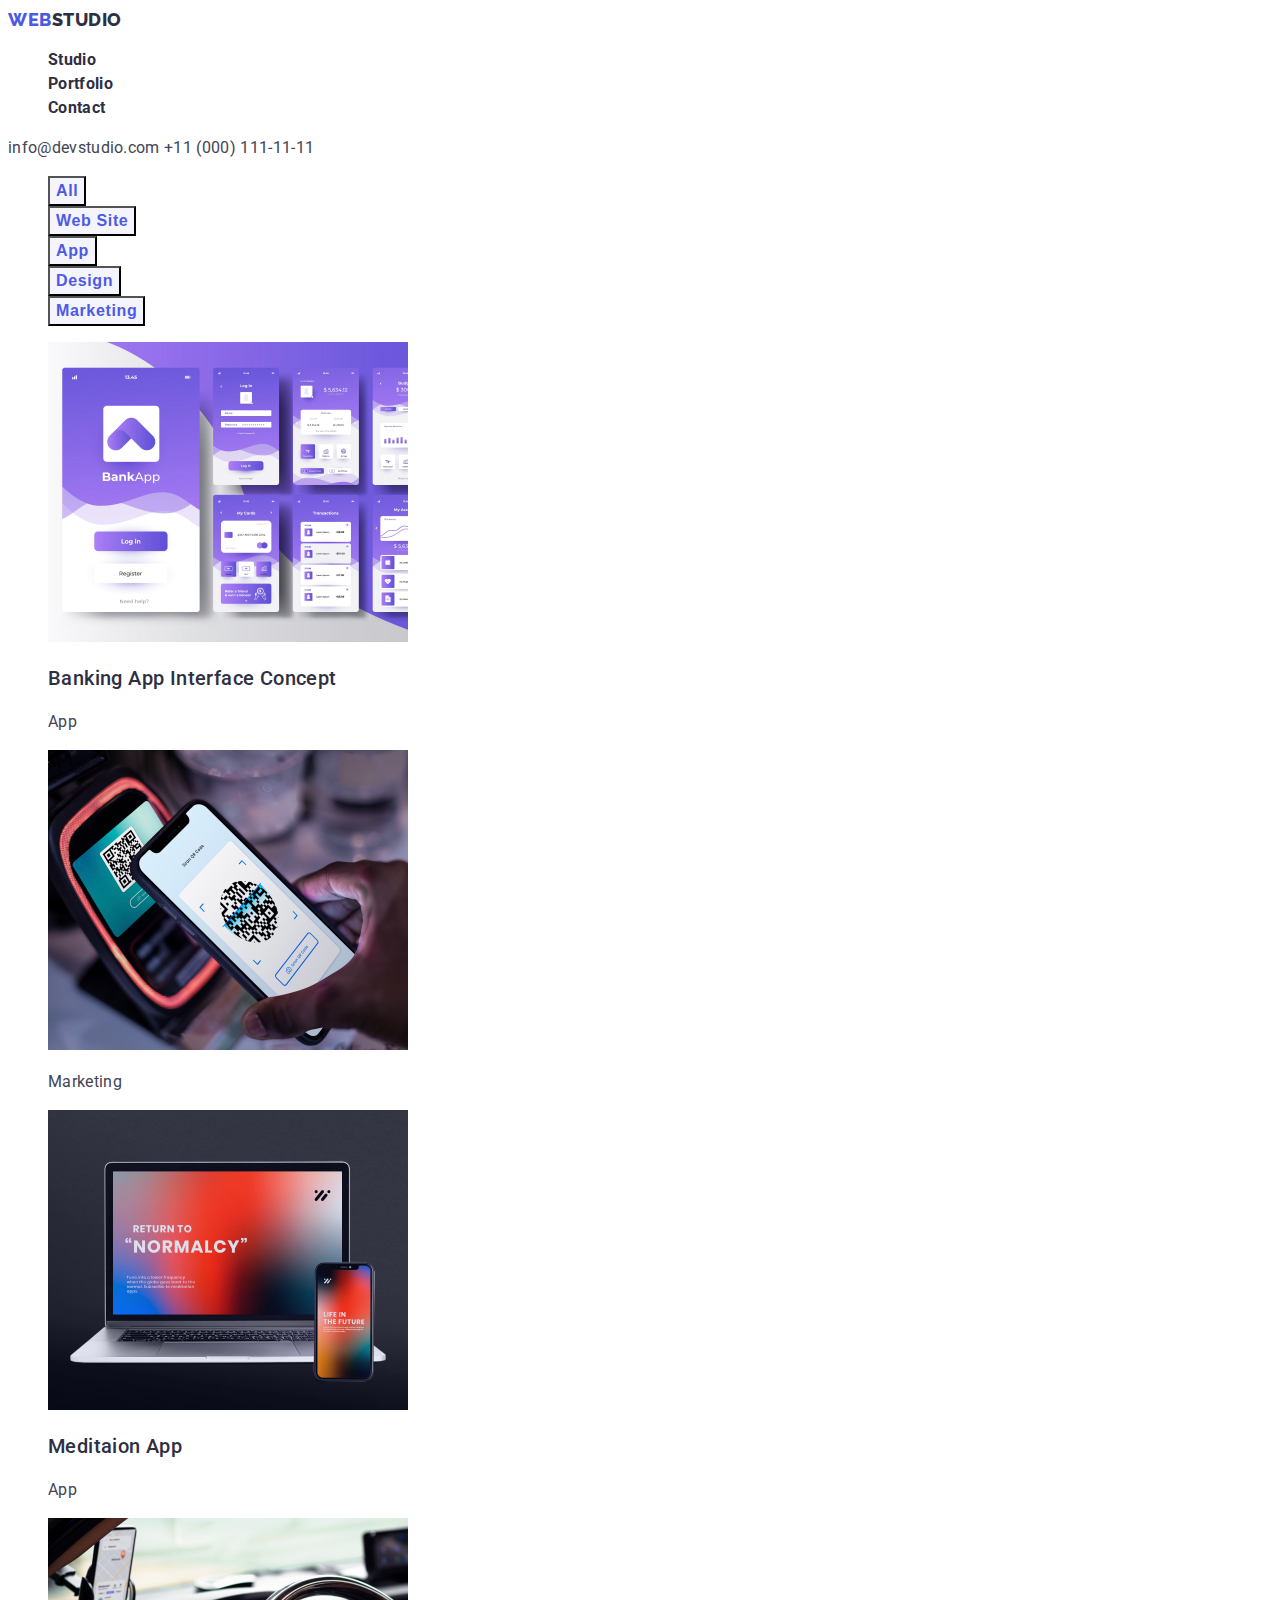
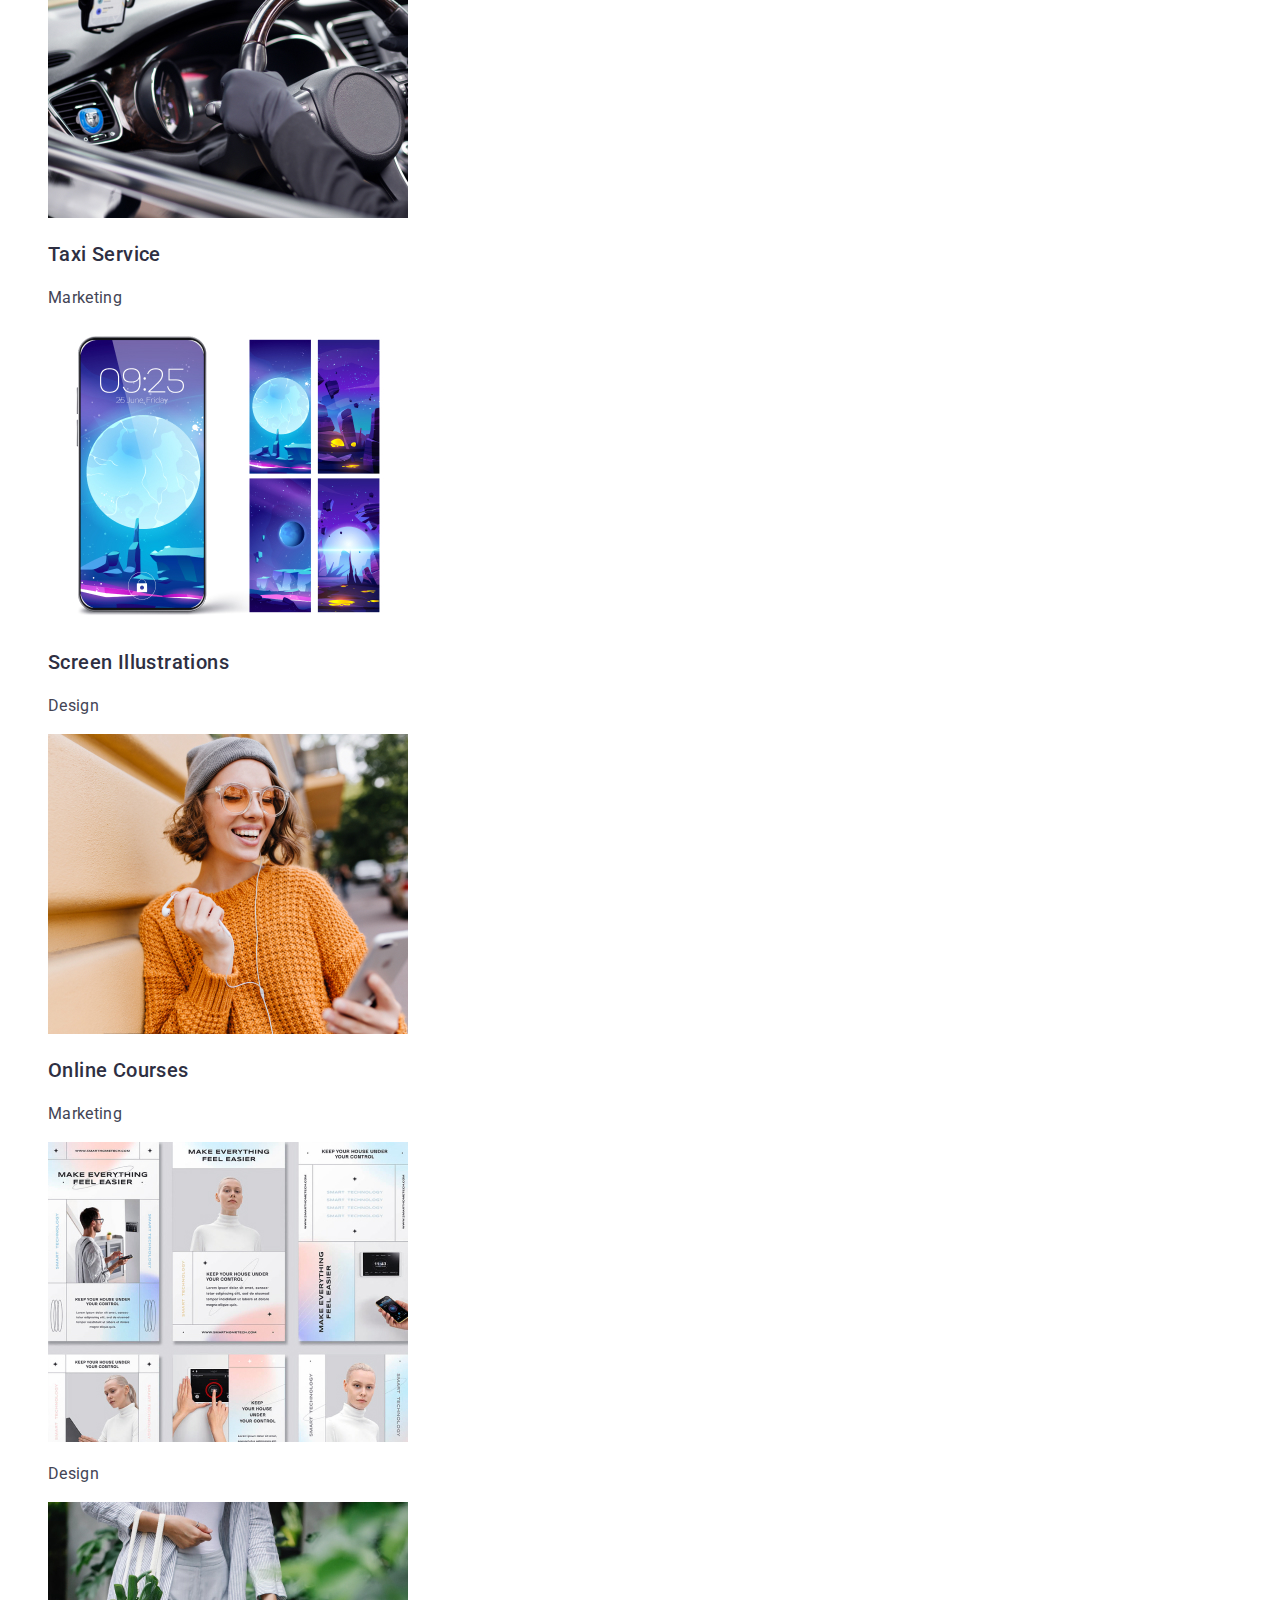
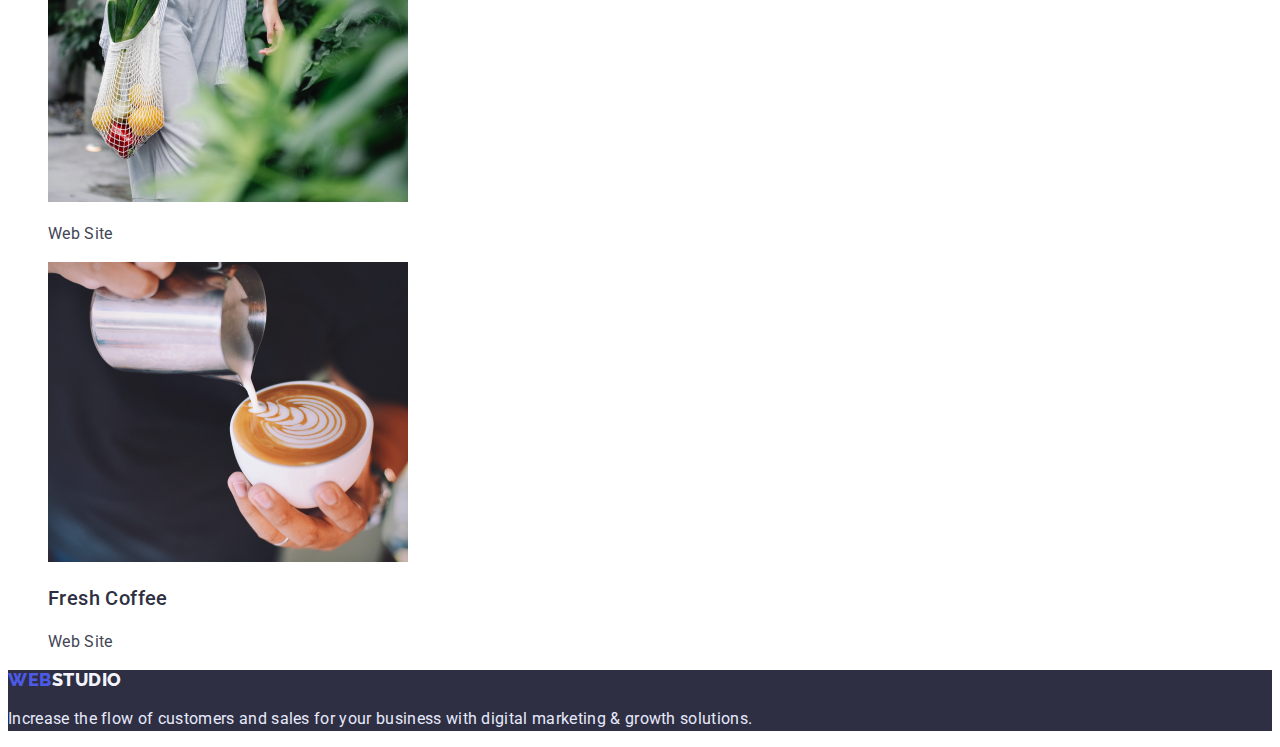
==== portfolio.html @ 723ac025 "Initial commit" ====
<!DOCTYPE html>
<html lang="en">
<head>
    <meta charset="UTF-8">
    <meta http-equiv="X-UA-Compatible" content="IE=edge">
    <meta name="viewport" content="width=device-width, initial-scale=1.0">
    <title>portfolio</title>
    <link rel="preconnect" href="https://fonts.googleapis.com">
    <link rel="preconnect" href="https://fonts.gstatic.com" crossorigin>
    <link href="https://fonts.googleapis.com/css2?family=Raleway:wght@800&family=Roboto:wght@400;500;700&display=swap" rel="stylesheet">
    <link rel="stylesheet" href="./css/styles.css">
</head>
<body>
    <header class="header-site"> 
         <a href="/" class="header-logo link"> <span class="header-logo-item">WEB</span>STUDIO </a> 
        
            <nav class="navigation">
                <ul class="header-list list">
                    <li class="header-item">
                        <a href="./index.html" class="header-link link">Studio</a></li>
                    <li class="header-item">
                        <a href="./portfolio.html" class="header-link link">Portfolio</a></li>
                    <li class="header-item">
                        <a href="/contact" class="header-link link">Contact</a></li>
                </ul>
     </nav>
            <a href="mailto:info@devstudio.com" class="header-mail link">info@devstudio.com </a>   
            <a href="tel:+110001111111" class="header-tel link">+11 (000) 111-11-11</a>    
                
    </header>

    <main> 
        <div class="chose">
            <ul class="chose-list list">
                <li class="chose-item">
                   <button class="chose-btn" type="button">All</button> 
                </li>
                <li class="chose-item">
                    <button class="chose-btn" type="button">Web Site</button>
                </li>
                <li class="chose-item">
                    <button class="chose-btn" type="button">App</button>
                </li>
                <li class="chose-item">
                    <button class="chose-btn" type="button">Design</button>
                </li>
                <li class="chose-item">
                    <button class="chose-btn" type="button">Marketing</button>
                </li>          
            </ul>
        </div>

        <section class="gallery">
            <ul class="gallery-list list">
            <li class="gallery-item">
                <Img src="./img/banking-app.jpg" alt="Banking App Interface Concept" width="360">
                 <h3 class="gallery-item-pretitle">Banking App Interface Concept</h3>   
                 <p class="gallery-item-position">App</p>         
            </li>
            <li class="gallery-item">
                <Img src="./img/cashless-payment.jpg" alt="Cashless Payment" width="360">
                <p class="gallery-item-position">Marketing</p>          
            </li>
            <li class="gallery-item">
                <Img src="./img/meditation-app.jpg" alt="Meditaion App" width="360">
                <h3 class="gallery-item-pretitle">Meditaion App</h3>
                <p class="gallery-item-position">App</p>
            </li>
            <li class="gallery-item">
                <Img src="./img/taxi-service.jpg" alt="Taxi Service" width="360">
                <h3 class="gallery-item-pretitle">Taxi Service</h3>
                <p class="gallery-item-position">Marketing</p>
            </li>
            <li>
                <Img src="./img/screen-illustration.jpg" alt="Screen Illustrations" width="360">
                <h3 class="gallery-item-pretitle">Screen Illustrations</h3>
                <p class="gallery-item-position">Design</p>
            </li>
            <li>
                <Img src="./img/online-courses.jpg" alt="Online Courses" width="360">
                <h3 class="gallery-item-pretitle">Online Courses</h3>
                <p class="gallery-item-position">Marketing</p>
            </li>
            <li>
               <Img src="./img/instagram-stories.jpg" alt="Instagram Stories Concept" width="360">
               <p class="gallery-item-position">Design</p>
            </li>
            <li class="gallery-item">
                <Img src="img/organic-food.jpg" alt="Organic Food" width="360">
               <p class="gallery-item-position">Web Site</p>
            </li>
            <li class="gallery-item">
               <Img src="img/fresh-coffee.jpg" alt="Fresh Coffee" width="360">
               <h3 class="gallery-item-pretitle">Fresh Coffee</h3>
               <p class="gallery-item-position">Web Site</p>
            </li>
        </ul>
        </section>
    </main>
        
    <footer class="footer-site">
            <a href=“/“ class="footer-logo link"> <span class="foter-logo-item">WEB</span>STUDIO </a>                                
                   <p class="footer-text"> Increase the flow of customers and
                  sales for your business with digital
                   marketing & growth solutions.    
                  </p>
    </footer>    
</body>                
</html>
---- css/styles.css ----
:root{
    --first-text-color:#FFFFFF;
    --second-text-color:#2E2F42;
    --third-text-color:#434455;
}
body{
font-family: 'Roboto', sans-serif;
}
.list {
    list-style: none;
}
.link{
    text-decoration: none;
}
/*-----------------HEADER--------------- */
.header-site{
    background-color:var(--first-text-color);
}
.header-logo {
font-family: 'Raleway', sans-serif;
font-weight: 800;
font-size: 18px;
line-height: 1.33;
letter-spacing: 0.03em;
text-transform: uppercase;
color: var(--second-text-color);
}
.header-logo-item {
font-family: 'Raleway', sans-serif;
font-weight: 800;
font-size: 18px;
line-height: 1.33;
letter-spacing: 0.03em;
text-transform: uppercase;
color: #4D5AE5;
}
.header-link {
font-weight: 700;
font-size: 16px;
line-height: 1.5;
letter-spacing: 0.02em;
color: var(--second-text-color);
}
.header-mail {
font-size: 16px;
line-height: 1.5;
letter-spacing: 0.02em;
color:var(--third-text-color);
}
.header-tel {
font-size: 16px;
line-height: 1.5;
letter-spacing: 0.02em;
text-transform: uppercase;
color:var(--third-text-color);
}
/*-----------------MAIN S-1--------------- */
.hero {
    background-color: var(--second-text-color);
}
.hero-title {
font-weight: 700;
font-size: 56px;
line-height: 1.07;
text-align: center;
letter-spacing: 0.02em;
color:var(--first-text-color);
}
.hero-btn {
    font-family: inherit;
    font-weight: 700;
    font-size: 16px;
    line-height: 1.18;
    letter-spacing: 0.04em;
    cursor: pointer;
    color:var(--first-text-color);
    background:#4D5AE5;
}
/*-----------------MAIN S-2--------------- */
.solution {  
    background-color:var(--first-text-color); 
}
.solution-list {
}
.solution-item {
}
.solution-pre-title {
font-weight: 500;
font-size: 20px;
line-height: 1.2;
letter-spacing: 0.02em;
color:#2E2F42;
}
.solution-item-text {
font-size: 16px;
line-height: 1.5;
letter-spacing: 0.02em;
color:var(--third-text-color);
}
/*-----------------MAIN S-3--------------- */
.work {
    background-color:var(--first-text-color);
}
.work-title {
font-weight: 700;
font-size: 36px;
line-height: 1.11;
text-align: center;
letter-spacing: 0.02em;
text-transform: capitalize;
color:var(--second-text-color);
}
.work-list {
}
.work-item {
}
/*-----------------MAIN S-4--------------- */
.team {
    background-color:#F4F4FD;
}
.team-title {
font-weight: 700;
font-size: 36px;
line-height: 1.11;
text-align: center;
letter-spacing: 0.02em;
text-transform: capitalize;
color:var(--second-text-color) ;
}
.team-list {
}
.team-item {
}
.team-item-img {
}
.team-item-name {
font-weight: 500;
font-size: 20px;
line-height: 1.2;
text-align: center;
letter-spacing: 0.02em;
color:var(--second-text-color);
}
.team-item-position {
font-size: 16px;
line-height: 1.5;
text-align: center;
letter-spacing: 0.02em;
color:var(--third-text-color);
}
/*-----------------FOOTER--------------- */
.footer-site{
 background-color: var(--second-text-color);
}
.footer-logo {
font-family: 'Raleway';
font-style: normal;
font-weight: 800;
font-size: 18px;
line-height: 1.16;
display: flex;
align-items: center;
letter-spacing: 0.03em;
text-transform: uppercase;
color:#F4F4FD;
}
.foter-logo-item {
font-family: 'Raleway', sans-serif;
font-weight: 800;
font-size: 18px;
line-height: 1.16;
letter-spacing: 0.03em;
text-transform: uppercase;
color: #4D5AE5;
}
.footer-text {
font-size: 16px;
line-height: 1.5;
letter-spacing: 0.02em;
color: #E7E9FC;
}
/*-----------------PORTFOLIO--------------- */
.chose {
}
.chose-list {
}
.chose-item {
}
.chose-btn {
font-weight: 700;
font-size: 16px;
line-height: 1.5;
display: flex;
align-items: center;
text-align: center;
letter-spacing: 0.04em;
color: #4D5AE5;
background:#F4F4FD;
}
.chose-btn:hover{
color: #FFFFFF;
background:#404BBF;
cursor: pointer;
}
.gallery {
}
.gallery-list {
}
.gallery-item {
}
.gallery-item-pretitle {
font-weight: 500;
font-size: 20px;
line-height: 1.2;
letter-spacing: 0.02em;
color:var(--second-text-color);
}
.gallery-item-position {
font-size: 16px;
line-height: 1.5;
letter-spacing: 0.02em;
color: var(--third-text-color);
}
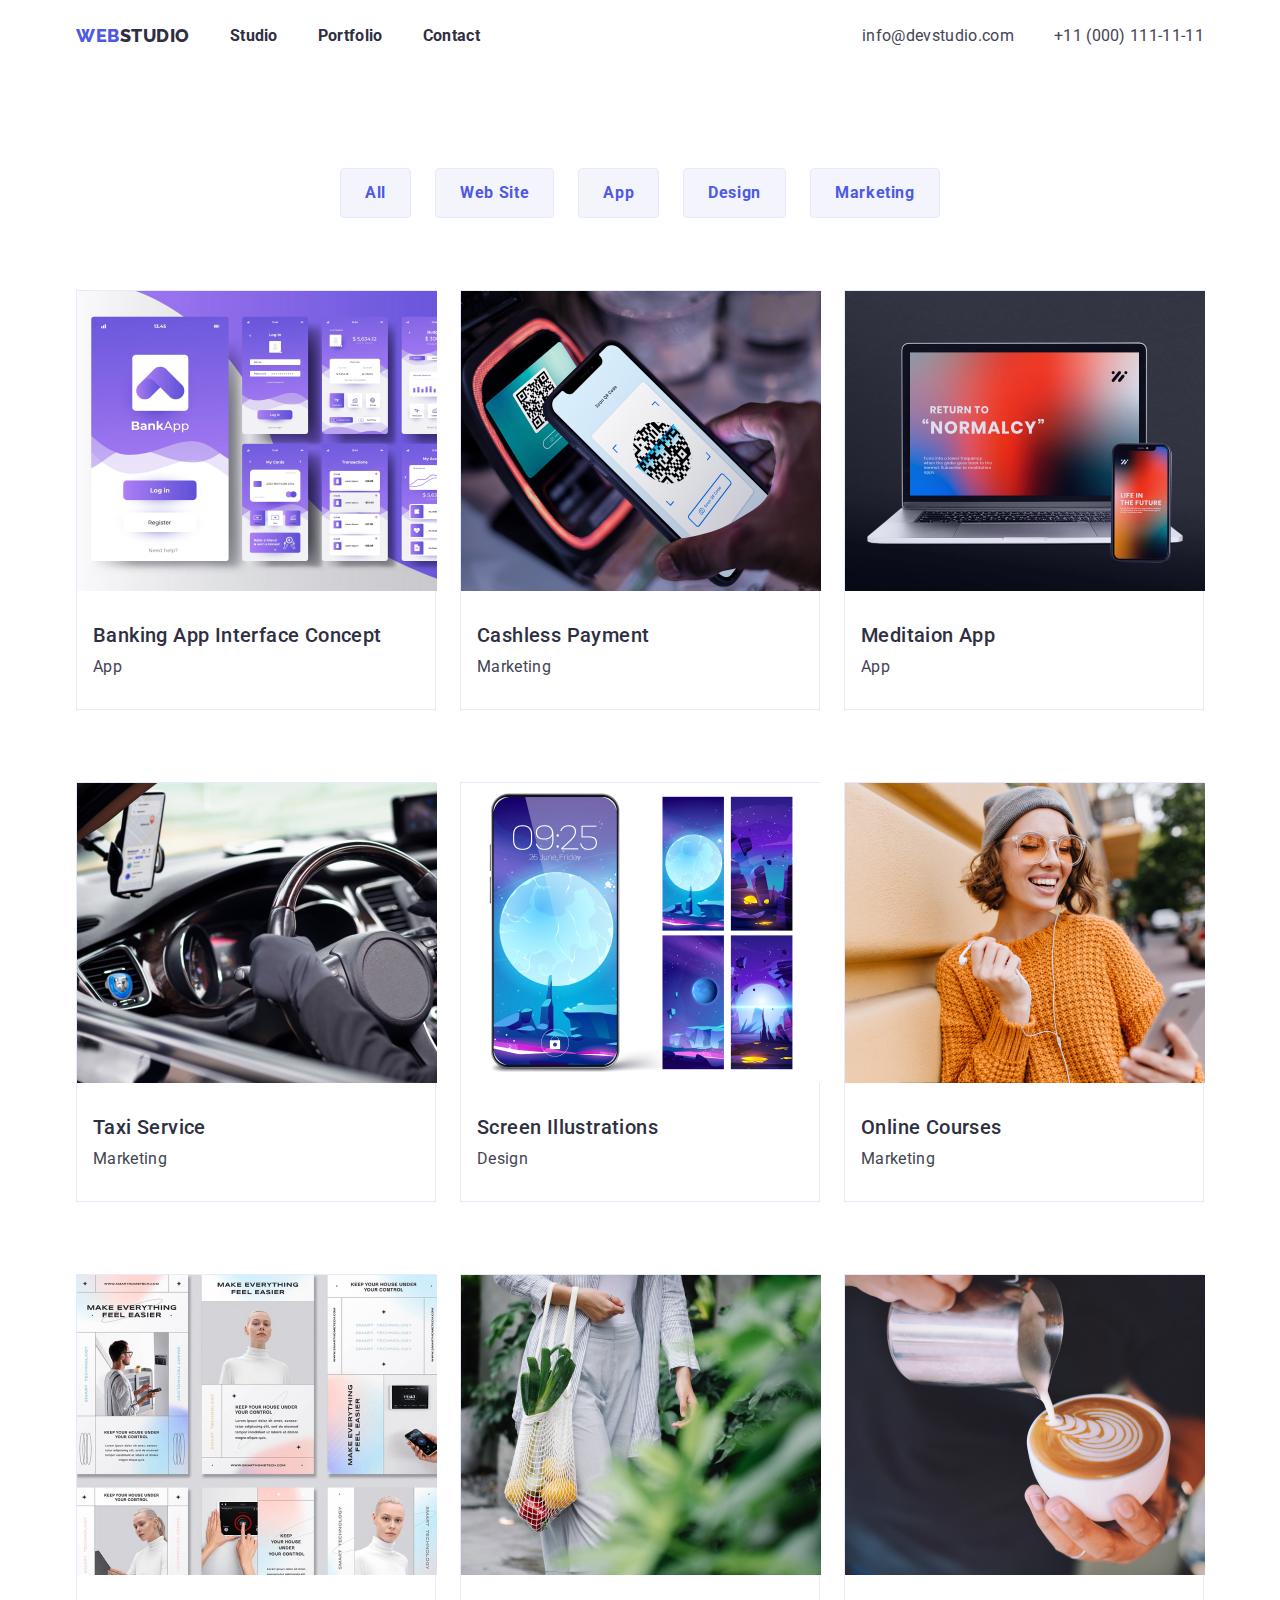
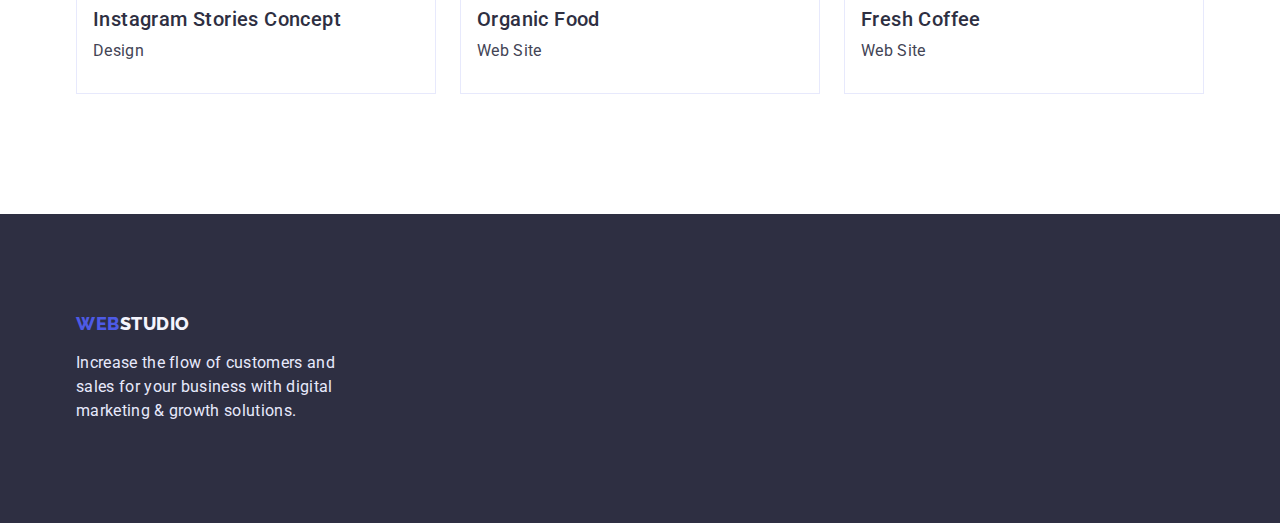
==== commit 01740552: "updated" ====
--- a/portfolio.html
+++ b/portfolio.html
@@ -1,5 +1,6 @@
 <!DOCTYPE html>
 <html lang="en">
+
 <head>
     <meta charset="UTF-8">
     <meta http-equiv="X-UA-Compatible" content="IE=edge">
@@ -7,103 +8,122 @@
     <title>portfolio</title>
     <link rel="preconnect" href="https://fonts.googleapis.com">
     <link rel="preconnect" href="https://fonts.gstatic.com" crossorigin>
-    <link href="https://fonts.googleapis.com/css2?family=Raleway:wght@800&family=Roboto:wght@400;500;700&display=swap" rel="stylesheet">
+    <link href="https://fonts.googleapis.com/css2?family=Raleway:wght@800&family=Roboto:wght@400;500;700&display=swap"
+        rel="stylesheet">
+    <link rel="stylesheet" href="./css/modern-normalize.css">
     <link rel="stylesheet" href="./css/styles.css">
 </head>
+
 <body>
-    <header class="header-site"> 
-         <a href="/" class="header-logo link"> <span class="header-logo-item">WEB</span>STUDIO </a> 
-        
+
+    <header class="header-site">
+        <div class="container">
+
+
             <nav class="navigation">
+                <a href="/" class="header-logo link"> <span class="header-logo-item">WEB</span>STUDIO </a>
                 <ul class="header-list list">
                     <li class="header-item">
-                        <a href="./index.html" class="header-link link">Studio</a></li>
+                        <a href="./index.html" class="header-link link">Studio</a>
+                    </li>
                     <li class="header-item">
-                        <a href="./portfolio.html" class="header-link link">Portfolio</a></li>
+                        <a href="./portfolio.html" class="header-link link">Portfolio</a>
+                    </li>
                     <li class="header-item">
-                        <a href="/contact" class="header-link link">Contact</a></li>
+                        <a href="/contact" class="header-link link">Contact</a>
+                    </li>
                 </ul>
-     </nav>
-            <a href="mailto:info@devstudio.com" class="header-mail link">info@devstudio.com </a>   
-            <a href="tel:+110001111111" class="header-tel link">+11 (000) 111-11-11</a>    
-                
+            </nav>
+            <a href="mailto:info@devstudio.com" class="header-mail link">info@devstudio.com </a>
+            <a href="tel:+110001111111" class="header-tel link">+11 (000) 111-11-11</a>
+        </div>
     </header>
 
-    <main> 
-        <div class="chose">
-            <ul class="chose-list list">
-                <li class="chose-item">
-                   <button class="chose-btn" type="button">All</button> 
-                </li>
-                <li class="chose-item">
-                    <button class="chose-btn" type="button">Web Site</button>
-                </li>
-                <li class="chose-item">
-                    <button class="chose-btn" type="button">App</button>
-                </li>
-                <li class="chose-item">
-                    <button class="chose-btn" type="button">Design</button>
-                </li>
-                <li class="chose-item">
-                    <button class="chose-btn" type="button">Marketing</button>
-                </li>          
-            </ul>
-        </div>
+    <main>
+        <section class="chose">
+            <div class="container">
+                <ul class="chose-list list">
+                    <li class="chose-item">
+                        <button class="chose-btn" type="button">All</button>
+                    </li>
+                    <li class="chose-item">
+                        <button class="chose-btn" type="button">Web Site</button>
+                    </li>
+                    <li class="chose-item">
+                        <button class="chose-btn" type="button">App</button>
+                    </li>
+                    <li class="chose-item">
+                        <button class="chose-btn" type="button">Design</button>
+                    </li>
+                    <li class="chose-item">
+                        <button class="chose-btn" type="button">Marketing</button>
+                    </li>
+                </ul>
+            </div>
+        </section>
 
         <section class="gallery">
-            <ul class="gallery-list list">
-            <li class="gallery-item">
-                <Img src="./img/banking-app.jpg" alt="Banking App Interface Concept" width="360">
-                 <h3 class="gallery-item-pretitle">Banking App Interface Concept</h3>   
-                 <p class="gallery-item-position">App</p>         
-            </li>
-            <li class="gallery-item">
-                <Img src="./img/cashless-payment.jpg" alt="Cashless Payment" width="360">
-                <p class="gallery-item-position">Marketing</p>          
-            </li>
-            <li class="gallery-item">
-                <Img src="./img/meditation-app.jpg" alt="Meditaion App" width="360">
-                <h3 class="gallery-item-pretitle">Meditaion App</h3>
-                <p class="gallery-item-position">App</p>
-            </li>
-            <li class="gallery-item">
-                <Img src="./img/taxi-service.jpg" alt="Taxi Service" width="360">
-                <h3 class="gallery-item-pretitle">Taxi Service</h3>
-                <p class="gallery-item-position">Marketing</p>
-            </li>
-            <li>
-                <Img src="./img/screen-illustration.jpg" alt="Screen Illustrations" width="360">
-                <h3 class="gallery-item-pretitle">Screen Illustrations</h3>
-                <p class="gallery-item-position">Design</p>
-            </li>
-            <li>
-                <Img src="./img/online-courses.jpg" alt="Online Courses" width="360">
-                <h3 class="gallery-item-pretitle">Online Courses</h3>
-                <p class="gallery-item-position">Marketing</p>
-            </li>
-            <li>
-               <Img src="./img/instagram-stories.jpg" alt="Instagram Stories Concept" width="360">
-               <p class="gallery-item-position">Design</p>
-            </li>
-            <li class="gallery-item">
-                <Img src="img/organic-food.jpg" alt="Organic Food" width="360">
-               <p class="gallery-item-position">Web Site</p>
-            </li>
-            <li class="gallery-item">
-               <Img src="img/fresh-coffee.jpg" alt="Fresh Coffee" width="360">
-               <h3 class="gallery-item-pretitle">Fresh Coffee</h3>
-               <p class="gallery-item-position">Web Site</p>
-            </li>
-        </ul>
+            <div class="container">
+                <ul class="gallery-list list">
+                    <li class="gallery-item">
+                        <Img src="./img/banking-app.jpg" alt="Banking App Interface Concept" width="360">
+                        <h3 class="gallery-item-pretitle">Banking App Interface Concept</h3>
+                        <p class="gallery-item-position">App</p>
+                    </li>
+                    <li class="gallery-item">
+                        <Img src="./img/cashless-payment.jpg" alt="Cashless Payment" width="360">
+                        <h3 class="gallery-item-pretitle">Cashless Payment</h3>
+                        <p class="gallery-item-position">Marketing</p>
+                    </li>
+                    <li class="gallery-item">
+                        <Img src="./img/meditation-app.jpg" alt="Meditaion App" width="360">
+                        <h3 class="gallery-item-pretitle">Meditaion App</h3>
+                        <p class="gallery-item-position">App</p>
+                    </li>
+                    <li class="gallery-item">
+                        <Img src="./img/taxi-service.jpg" alt="Taxi Service" width="360">
+                        <h3 class="gallery-item-pretitle">Taxi Service</h3>
+                        <p class="gallery-item-position">Marketing</p>
+                    </li class="gallery-item">
+                    <li class="gallery-item">
+                        <Img src="./img/screen-illustration.jpg" alt="Screen Illustrations" width="360">
+                        <h3 class="gallery-item-pretitle">Screen Illustrations</h3>
+                        <p class="gallery-item-position">Design</p>
+                    </li>
+                    <li class="gallery-item">
+                        <Img src="./img/online-courses.jpg" alt="Online Courses" width="360">
+                        <h3 class="gallery-item-pretitle">Online Courses</h3>
+                        <p class="gallery-item-position">Marketing</p>
+                    </li>
+                    <li class="gallery-item">
+                        <Img src="./img/instagram-stories.jpg" alt="Instagram Stories Concept" width="360">
+                        <h3 class="gallery-item-pretitle">Instagram Stories Concept</h3>
+                        <p class="gallery-item-position">Design</p>
+                    </li>
+                    <li class="gallery-item">
+                        <Img src="img/organic-food.jpg" alt="Organic Food" width="360">
+                        <h3 class="gallery-item-pretitle">Organic Food</h3>
+                        <p class="gallery-item-position">Web Site</p>
+                    </li>
+                    <li class="gallery-item">
+                        <Img src="img/fresh-coffee.jpg" alt="Fresh Coffee" width="360">
+                        <h3 class="gallery-item-pretitle">Fresh Coffee</h3>
+                        <p class="gallery-item-position">Web Site</p>
+                    </li>
+                </ul>
+            </div>
         </section>
     </main>
-        
+
     <footer class="footer-site">
-            <a href=“/“ class="footer-logo link"> <span class="foter-logo-item">WEB</span>STUDIO </a>                                
-                   <p class="footer-text"> Increase the flow of customers and
-                  sales for your business with digital
-                   marketing & growth solutions.    
-                  </p>
-    </footer>    
-</body>                
+        <div class="container">
+            <a href=“/“ class="footer-logo link"> <span class="foter-logo-item">WEB</span>STUDIO </a>
+            <p class="footer-text"> Increase the flow of customers and
+                sales for your business with digital
+                marketing & growth solutions.
+            </p>
+        </div>
+    </footer>
+</body>
+
 </html>--- a/css/styles.css
+++ b/css/styles.css
@@ -1,223 +1,322 @@
-:root{
-    --first-text-color:#FFFFFF;
-    --second-text-color:#2E2F42;
-    --third-text-color:#434455;
-}
-body{
-font-family: 'Roboto', sans-serif;
+/** @format */
+
+:root {
+  --first-text-color: #ffffff;
+  --second-text-color: #2e2f42;
+  --third-text-color: #434455;
+}
+p,
+h1,
+h2,
+h3,
+h4,
+h5,
+h6 {
+  margin: 0;
+}
+ul,
+ol {
+  margin: 0;
+  padding-left: 0;
+}
+
+img {
+  display: block;
+}
+body {
+  font-family: "Roboto", sans-serif;
 }
 .list {
-    list-style: none;
-}
-.link{
-    text-decoration: none;
-}
+  list-style: none;
+}
+.link {
+  text-decoration: none;
+}
+.container {
+  width: 1158px;
+  padding-left: 15px;
+  padding-right: 15px;
+  margin: 0 auto;
+}
+
 /*-----------------HEADER--------------- */
-.header-site{
-    background-color:var(--first-text-color);
+.header-site {
+  background-color: var(--first-text-color);
+  padding-top: 24px;
+  padding-bottom: 24px;
+}
+.header-site > .container {
+  display: flex;
+  align-items: center;
+}
+.navigation {
+  display: flex;
+  align-items: center;
+  margin-right: auto;
+  gap: 40px;
+}
+.header-list {
+  display: flex;
+  gap: 40px;
 }
 .header-logo {
-font-family: 'Raleway', sans-serif;
-font-weight: 800;
-font-size: 18px;
-line-height: 1.33;
-letter-spacing: 0.03em;
-text-transform: uppercase;
-color: var(--second-text-color);
+  font-family: "Raleway", sans-serif;
+  font-weight: 800;
+  font-size: 18px;
+  line-height: 1.33;
+  letter-spacing: 0.03em;
+  text-transform: uppercase;
+  color: var(--second-text-color);
 }
 .header-logo-item {
-font-family: 'Raleway', sans-serif;
-font-weight: 800;
-font-size: 18px;
-line-height: 1.33;
-letter-spacing: 0.03em;
-text-transform: uppercase;
-color: #4D5AE5;
+  font-family: "Raleway", sans-serif;
+  font-weight: 800;
+  font-size: 18px;
+  line-height: 1.33;
+  letter-spacing: 0.03em;
+  text-transform: uppercase;
+  color: #4d5ae5;
 }
 .header-link {
-font-weight: 700;
-font-size: 16px;
-line-height: 1.5;
-letter-spacing: 0.02em;
-color: var(--second-text-color);
+  font-weight: 700;
+  font-size: 16px;
+  line-height: 1.5;
+  letter-spacing: 0.02em;
+  color: var(--second-text-color);
 }
 .header-mail {
-font-size: 16px;
-line-height: 1.5;
-letter-spacing: 0.02em;
-color:var(--third-text-color);
+  font-size: 16px;
+  line-height: 1.5;
+  letter-spacing: 0.02em;
+  color: var(--third-text-color);
+  margin-right: 40px;
 }
 .header-tel {
-font-size: 16px;
-line-height: 1.5;
-letter-spacing: 0.02em;
-text-transform: uppercase;
-color:var(--third-text-color);
+  font-size: 16px;
+  line-height: 1.5;
+  letter-spacing: 0.02em;
+  text-transform: uppercase;
+  color: var(--third-text-color);
 }
 /*-----------------MAIN S-1--------------- */
 .hero {
-    background-color: var(--second-text-color);
+  background-color: var(--second-text-color);
+  padding-top: 188px;
+  padding-bottom: 188px;
+  display: flex;
 }
 .hero-title {
-font-weight: 700;
-font-size: 56px;
-line-height: 1.07;
-text-align: center;
-letter-spacing: 0.02em;
-color:var(--first-text-color);
+  font-weight: 700;
+  font-size: 56px;
+  line-height: 1.07;
+  text-align: center;
+  letter-spacing: 0.02em;
+  color: var(--first-text-color);
+  margin-bottom: 48px;
 }
 .hero-btn {
-    font-family: inherit;
-    font-weight: 700;
-    font-size: 16px;
-    line-height: 1.18;
-    letter-spacing: 0.04em;
-    cursor: pointer;
-    color:var(--first-text-color);
-    background:#4D5AE5;
+  width: 169px;
+  height: 56px;
+  font-family: inherit;
+  font-weight: 700;
+  font-size: 16px;
+  line-height: 1.18;
+  letter-spacing: 0.04em;
+  align-items: center;
+  cursor: pointer;
+  color: var(--first-text-color);
+  background: #4d5ae5;
+  box-shadow: 0px 4px 4px rgba(0, 0, 0, 0.15);
+  border-radius: 4px;
+  display: block;
+  margin: auto;
 }
 /*-----------------MAIN S-2--------------- */
-.solution {  
-    background-color:var(--first-text-color); 
+.solution {
+  background-color: var(--first-text-color);
+  padding-top: 103px;
 }
 .solution-list {
+  display: flex;
+  gap: 24px;
 }
 .solution-item {
 }
 .solution-pre-title {
-font-weight: 500;
-font-size: 20px;
-line-height: 1.2;
-letter-spacing: 0.02em;
-color:#2E2F42;
+  font-weight: 500;
+  font-size: 20px;
+  line-height: 1.2;
+  letter-spacing: 0.02em;
+  color: #2e2f42;
 }
 .solution-item-text {
-font-size: 16px;
-line-height: 1.5;
-letter-spacing: 0.02em;
-color:var(--third-text-color);
+  font-size: 16px;
+  line-height: 1.5;
+  letter-spacing: 0.02em;
+  color: var(--third-text-color);
 }
 /*-----------------MAIN S-3--------------- */
 .work {
-    background-color:var(--first-text-color);
+  background-color: var(--first-text-color);
+  padding-top: 120px;
+  padding-bottom: 120px;
 }
 .work-title {
-font-weight: 700;
-font-size: 36px;
-line-height: 1.11;
-text-align: center;
-letter-spacing: 0.02em;
-text-transform: capitalize;
-color:var(--second-text-color);
+  font-weight: 700;
+  font-size: 36px;
+  line-height: 1.11;
+  text-align: center;
+  letter-spacing: 0.02em;
+  text-transform: capitalize;
+  color: var(--second-text-color);
 }
 .work-list {
+  display: flex;
+  gap: 24px;
+  margin-top: 72px;
 }
 .work-item {
 }
 /*-----------------MAIN S-4--------------- */
 .team {
-    background-color:#F4F4FD;
+  background-color: #f4f4fd;
+  padding-bottom: 120px;
 }
 .team-title {
-font-weight: 700;
-font-size: 36px;
-line-height: 1.11;
-text-align: center;
-letter-spacing: 0.02em;
-text-transform: capitalize;
-color:var(--second-text-color) ;
+  font-weight: 700;
+  font-size: 36px;
+  line-height: 1.11;
+  text-align: center;
+  letter-spacing: 0.02em;
+  text-transform: capitalize;
+  color: var(--second-text-color);
 }
 .team-list {
+  display: flex;
+  gap: 24px;
+  margin-top: 72px;
 }
 .team-item {
-}
-.team-item-img {
+  background-color: var(--first-text-color);
+  box-shadow: 0px 1px 6px rgba(46, 47, 66, 0.08),
+    0px 1px 1px rgba(46, 47, 66, 0.16), 0px 2px 1px rgba(46, 47, 66, 0.08);
+  border-radius: 0px 0px 4px 4px;
 }
 .team-item-name {
-font-weight: 500;
-font-size: 20px;
-line-height: 1.2;
-text-align: center;
-letter-spacing: 0.02em;
-color:var(--second-text-color);
+  font-weight: 500;
+  font-size: 20px;
+  line-height: 1.2;
+  text-align: center;
+  letter-spacing: 0.02em;
+  color: var(--second-text-color);
+  margin-top: 32px;
 }
 .team-item-position {
-font-size: 16px;
-line-height: 1.5;
-text-align: center;
-letter-spacing: 0.02em;
-color:var(--third-text-color);
+  font-size: 16px;
+  line-height: 1.5;
+  text-align: center;
+  letter-spacing: 0.02em;
+  color: var(--third-text-color);
+  margin-top: 8px;
+  margin-bottom: 32px;
 }
 /*-----------------FOOTER--------------- */
-.footer-site{
- background-color: var(--second-text-color);
+.footer-site {
+  background-color: var(--second-text-color);
+  padding-top: 100px;
+  padding-bottom: 100px;
 }
 .footer-logo {
-font-family: 'Raleway';
-font-style: normal;
-font-weight: 800;
-font-size: 18px;
-line-height: 1.16;
-display: flex;
-align-items: center;
-letter-spacing: 0.03em;
-text-transform: uppercase;
-color:#F4F4FD;
+  font-family: "Raleway";
+  font-style: normal;
+  font-weight: 800;
+  font-size: 18px;
+  line-height: 1.16;
+  display: flex;
+  align-items: center;
+  letter-spacing: 0.03em;
+  text-transform: uppercase;
+  color: #f4f4fd;
 }
 .foter-logo-item {
-font-family: 'Raleway', sans-serif;
-font-weight: 800;
-font-size: 18px;
-line-height: 1.16;
-letter-spacing: 0.03em;
-text-transform: uppercase;
-color: #4D5AE5;
+  font-family: "Raleway", sans-serif;
+  font-weight: 800;
+  font-size: 18px;
+  line-height: 1.16;
+  letter-spacing: 0.03em;
+  text-transform: uppercase;
+  color: #4d5ae5;
 }
 .footer-text {
-font-size: 16px;
-line-height: 1.5;
-letter-spacing: 0.02em;
-color: #E7E9FC;
+  width: 264px;
+  font-size: 16px;
+  line-height: 1.5;
+  letter-spacing: 0.02em;
+  color: #e7e9fc;
+  margin-top: 16px;
 }
 /*-----------------PORTFOLIO--------------- */
 .chose {
+  padding-top: 96px;
+  padding-bottom: 72px;
 }
 .chose-list {
+  display: flex;
+  justify-content: center;
+  gap: 24px;
 }
 .chose-item {
 }
 .chose-btn {
-font-weight: 700;
-font-size: 16px;
-line-height: 1.5;
-display: flex;
-align-items: center;
-text-align: center;
-letter-spacing: 0.04em;
-color: #4D5AE5;
-background:#F4F4FD;
-}
-.chose-btn:hover{
-color: #FFFFFF;
-background:#404BBF;
-cursor: pointer;
+  font-weight: 700;
+  font-size: 16px;
+  line-height: 1.5;
+  display: flex;
+  align-items: center;
+  text-align: center;
+  letter-spacing: 0.04em;
+  color: #4d5ae5;
+  background: #f4f4fd;
+  border: 1px solid #e7e9fc;
+  border-radius: 4px;
+  padding: 12px 24px 12px 24px;
+}
+.chose-btn:hover {
+  color: #ffffff;
+  background: #404bbf;
+  cursor: pointer;
 }
 .gallery {
+  padding-bottom: 120px;
 }
 .gallery-list {
+  display: flex;
+  justify-content: center;
+  gap: 24px;
+  flex-wrap: wrap;
+}
+.gallery-item:nth-child(-n + 6) {
+  margin-bottom: 48px;
 }
 .gallery-item {
+  width: 360px;
+  height: 420px;
+  border: 1px solid #e7e9fc;
 }
 .gallery-item-pretitle {
-font-weight: 500;
-font-size: 20px;
-line-height: 1.2;
-letter-spacing: 0.02em;
-color:var(--second-text-color);
+  font-weight: 500;
+  font-size: 20px;
+  line-height: 1.2;
+  letter-spacing: 0.02em;
+  color: var(--second-text-color);
+  margin-top: 32px;
+  margin-bottom: 8px;
+  padding-left: 16px;
 }
 .gallery-item-position {
-font-size: 16px;
-line-height: 1.5;
-letter-spacing: 0.02em;
-color: var(--third-text-color);
-}
+  font-size: 16px;
+  line-height: 1.5;
+  letter-spacing: 0.02em;
+  padding-left: 16px;
+  color: var(--third-text-color);
+}
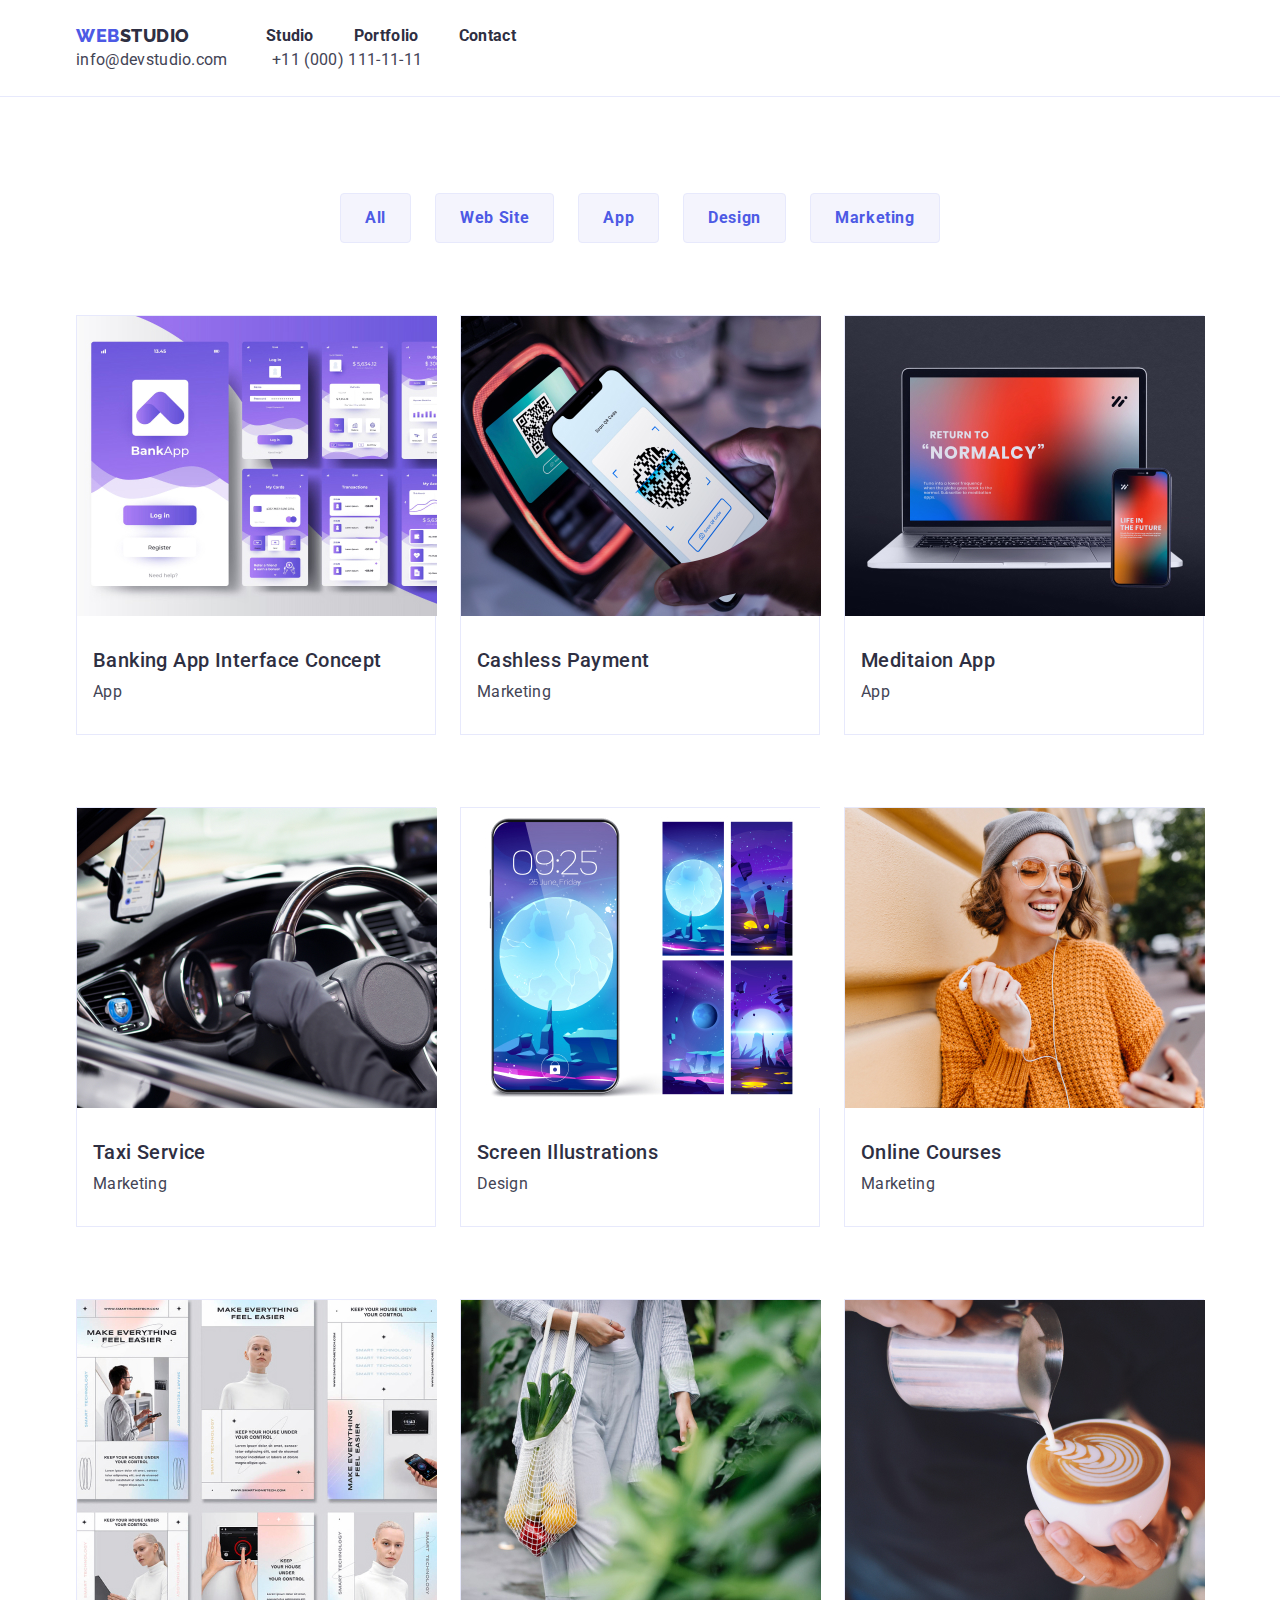
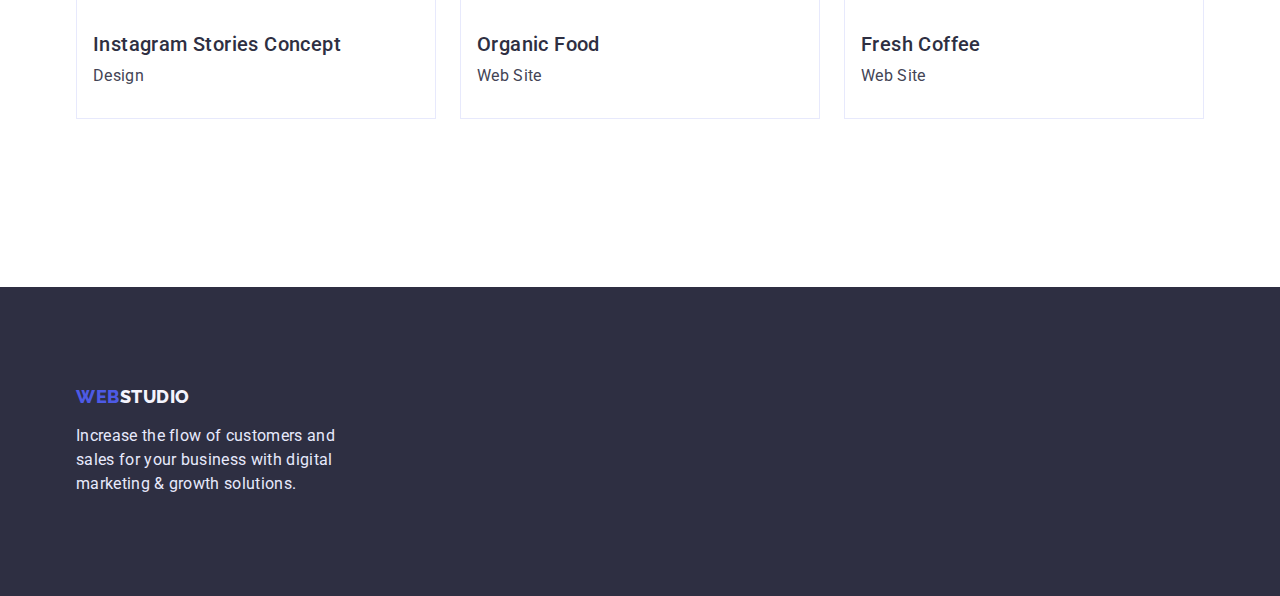
==== commit bbc9606a: "updated" ====
--- a/portfolio.html
+++ b/portfolio.html
@@ -15,11 +15,9 @@
 </head>
 
 <body>
-
-    <header class="header-site">
-        <div class="container">
-
-
+    <header class="header-site">  
+        <div class="header-border">     
+        <div class="container">   
             <nav class="navigation">
                 <a href="/" class="header-logo link"> <span class="header-logo-item">WEB</span>STUDIO </a>
                 <ul class="header-list list">
@@ -36,11 +34,12 @@
             </nav>
             <a href="mailto:info@devstudio.com" class="header-mail link">info@devstudio.com </a>
             <a href="tel:+110001111111" class="header-tel link">+11 (000) 111-11-11</a>
-        </div>
+       </div>  
+     </div>
     </header>
 
     <main>
-        <section class="chose">
+        <section class="section-portfolio">
             <div class="container">
                 <ul class="chose-list list">
                     <li class="chose-item">
@@ -59,10 +58,7 @@
                         <button class="chose-btn" type="button">Marketing</button>
                     </li>
                 </ul>
-            </div>
-        </section>
-
-        <section class="gallery">
+            </div>       
             <div class="container">
                 <ul class="gallery-list list">
                     <li class="gallery-item">
--- a/css/styles.css
+++ b/css/styles.css
@@ -44,6 +44,7 @@
   background-color: var(--first-text-color);
   padding-top: 24px;
   padding-bottom: 24px;
+  border-bottom: 1px solid #e7e9fc;
 }
 .header-site > .container {
   display: flex;
@@ -53,7 +54,7 @@
   display: flex;
   align-items: center;
   margin-right: auto;
-  gap: 40px;
+  gap: 76px;
 }
 .header-list {
   display: flex;
@@ -98,6 +99,7 @@
   text-transform: uppercase;
   color: var(--third-text-color);
 }
+
 /*-----------------MAIN S-1--------------- */
 .hero {
   background-color: var(--second-text-color);
@@ -127,6 +129,7 @@
   color: var(--first-text-color);
   background: #4d5ae5;
   box-shadow: 0px 4px 4px rgba(0, 0, 0, 0.15);
+  border: none;
   border-radius: 4px;
   display: block;
   margin: auto;
@@ -141,6 +144,7 @@
   gap: 24px;
 }
 .solution-item {
+  width: 264px;
 }
 .solution-pre-title {
   font-weight: 500;
@@ -148,6 +152,7 @@
   line-height: 1.2;
   letter-spacing: 0.02em;
   color: #2e2f42;
+  margin-bottom: 8px;
 }
 .solution-item-text {
   font-size: 16px;
@@ -180,6 +185,7 @@
 /*-----------------MAIN S-4--------------- */
 .team {
   background-color: #f4f4fd;
+  padding-top: 120px;
   padding-bottom: 120px;
 }
 .team-title {
@@ -219,6 +225,9 @@
   color: var(--third-text-color);
   margin-top: 8px;
   margin-bottom: 32px;
+}
+.team-item-padding {
+  padding: 32px 16px 32px 16px;
 }
 /*-----------------FOOTER--------------- */
 .footer-site {
@@ -256,9 +265,19 @@
   margin-top: 16px;
 }
 /*-----------------PORTFOLIO--------------- */
-.chose {
+.header-site-portfolio {
+  background-color: var(--first-text-color);
+  padding-top: 24px;
+  padding-bottom: 24px;
+  border-bottom: 1px solid #e7e9fc;
+}
+.header-site-portfolio > .container {
+  display: flex;
+  align-items: center;
+}
+.section-portfolio {
   padding-top: 96px;
-  padding-bottom: 72px;
+  padding-bottom: 120px;
 }
 .chose-list {
   display: flex;
@@ -287,21 +306,19 @@
   cursor: pointer;
 }
 .gallery {
-  padding-bottom: 120px;
 }
 .gallery-list {
   display: flex;
   justify-content: center;
   gap: 24px;
   flex-wrap: wrap;
-}
-.gallery-item:nth-child(-n + 6) {
-  margin-bottom: 48px;
+  margin-top: 72px;
 }
 .gallery-item {
   width: 360px;
   height: 420px;
   border: 1px solid #e7e9fc;
+  margin-bottom: 48px;
 }
 .gallery-item-pretitle {
   font-weight: 500;
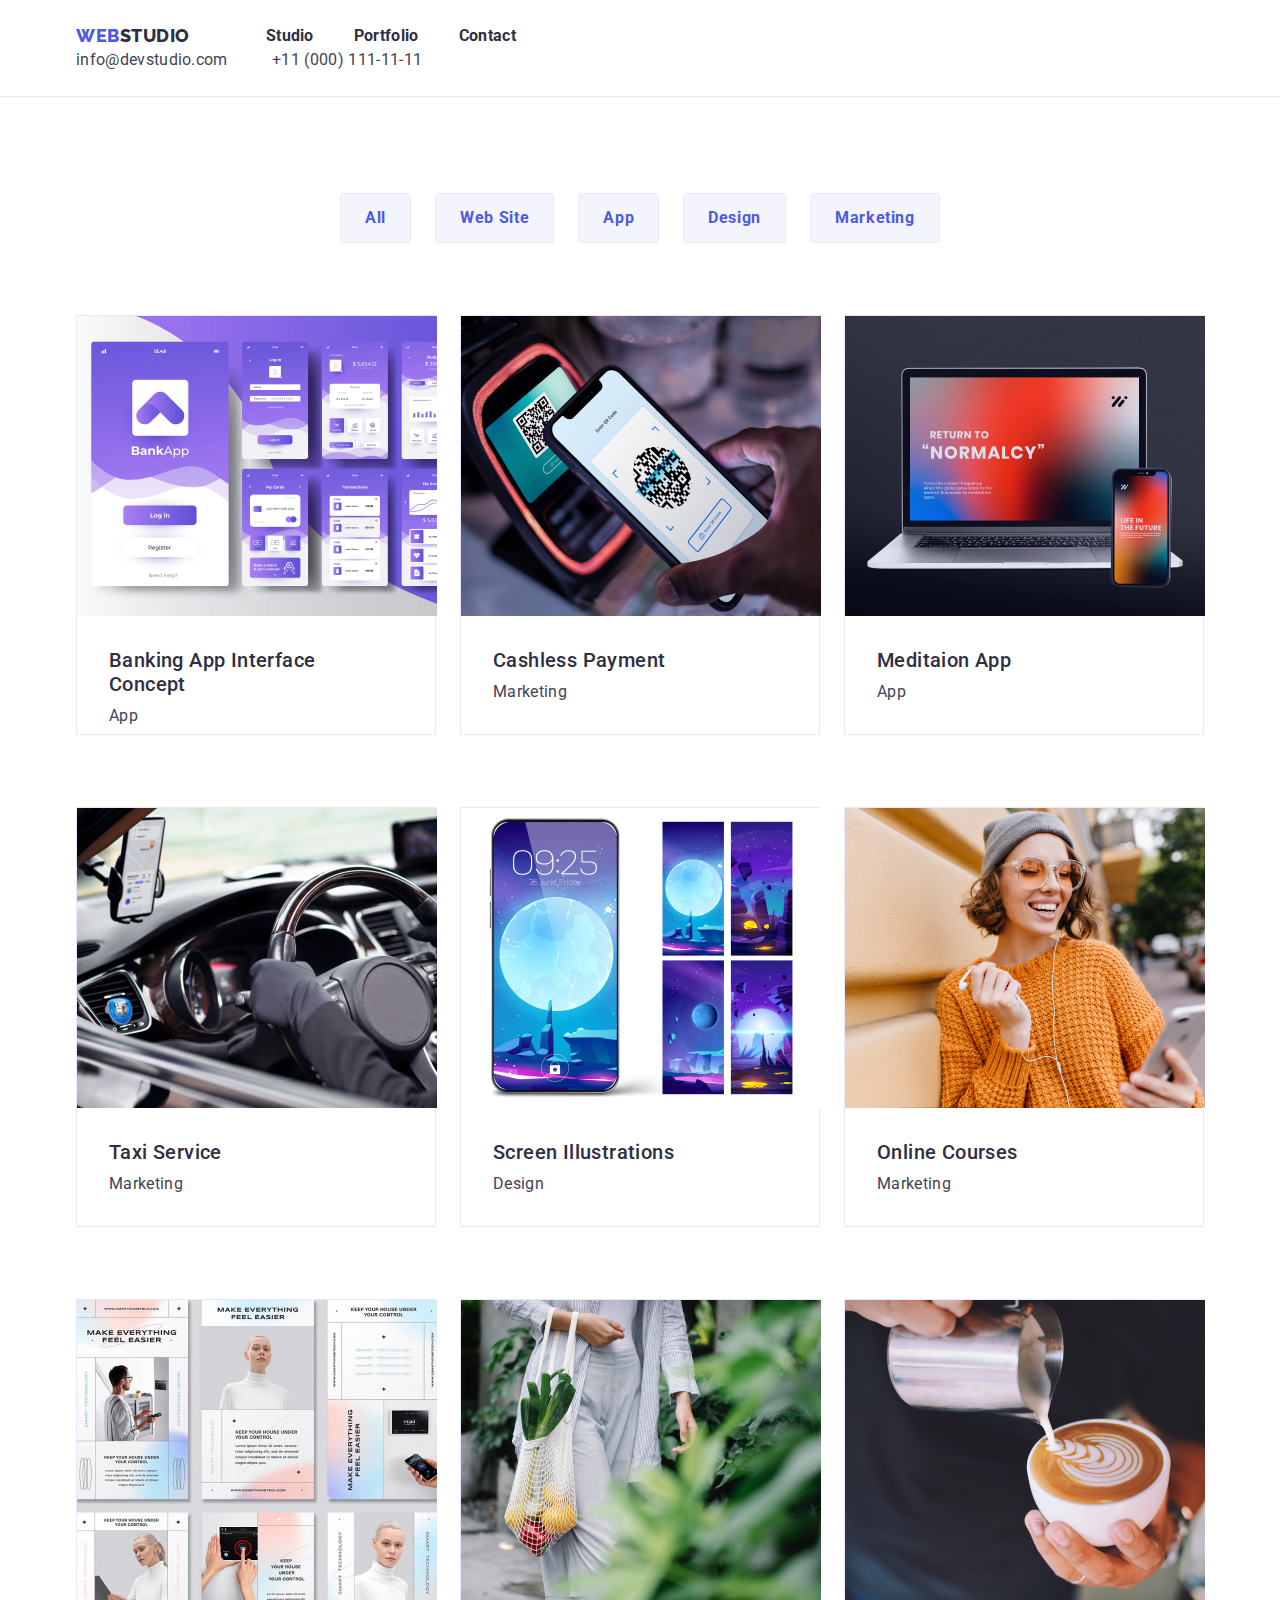
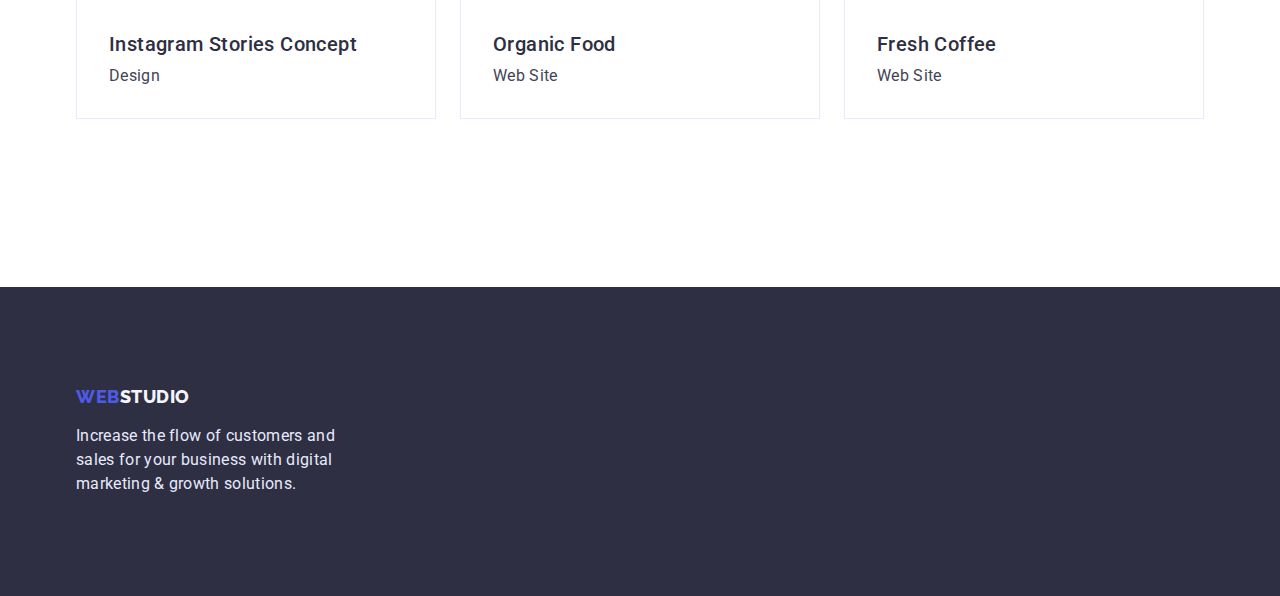
==== commit 81cf381a: "updated" ====
--- a/portfolio.html
+++ b/portfolio.html
@@ -62,49 +62,69 @@
             <div class="container">
                 <ul class="gallery-list list">
                     <li class="gallery-item">
+        
                         <Img src="./img/banking-app.jpg" alt="Banking App Interface Concept" width="360">
+                            <div class="gallery-item-padding">
                         <h3 class="gallery-item-pretitle">Banking App Interface Concept</h3>
                         <p class="gallery-item-position">App</p>
+                            </div>
                     </li>
                     <li class="gallery-item">
                         <Img src="./img/cashless-payment.jpg" alt="Cashless Payment" width="360">
+                        <div class="gallery-item-padding" >
+                        
                         <h3 class="gallery-item-pretitle">Cashless Payment</h3>
                         <p class="gallery-item-position">Marketing</p>
+                        </div>
                     </li>
                     <li class="gallery-item">
                         <Img src="./img/meditation-app.jpg" alt="Meditaion App" width="360">
+                            <div class="gallery-item-padding">
                         <h3 class="gallery-item-pretitle">Meditaion App</h3>
                         <p class="gallery-item-position">App</p>
+                        </div>
                     </li>
                     <li class="gallery-item">
                         <Img src="./img/taxi-service.jpg" alt="Taxi Service" width="360">
+                            <div class="gallery-item-padding">
                         <h3 class="gallery-item-pretitle">Taxi Service</h3>
                         <p class="gallery-item-position">Marketing</p>
+                            </div>
                     </li class="gallery-item">
                     <li class="gallery-item">
                         <Img src="./img/screen-illustration.jpg" alt="Screen Illustrations" width="360">
+                            <div class="gallery-item-padding">
                         <h3 class="gallery-item-pretitle">Screen Illustrations</h3>
                         <p class="gallery-item-position">Design</p>
+                          </div>
                     </li>
                     <li class="gallery-item">
                         <Img src="./img/online-courses.jpg" alt="Online Courses" width="360">
+                            <div class="gallery-item-padding">
                         <h3 class="gallery-item-pretitle">Online Courses</h3>
                         <p class="gallery-item-position">Marketing</p>
+                        </div>
                     </li>
                     <li class="gallery-item">
                         <Img src="./img/instagram-stories.jpg" alt="Instagram Stories Concept" width="360">
+                            <div class="gallery-item-padding">
                         <h3 class="gallery-item-pretitle">Instagram Stories Concept</h3>
                         <p class="gallery-item-position">Design</p>
+                            </div>
                     </li>
                     <li class="gallery-item">
                         <Img src="img/organic-food.jpg" alt="Organic Food" width="360">
+                        <div class="gallery-item-padding">
                         <h3 class="gallery-item-pretitle">Organic Food</h3>
                         <p class="gallery-item-position">Web Site</p>
+                        </div>
                     </li>
                     <li class="gallery-item">
                         <Img src="img/fresh-coffee.jpg" alt="Fresh Coffee" width="360">
+                        <div class="gallery-item-padding">
                         <h3 class="gallery-item-pretitle">Fresh Coffee</h3>
                         <p class="gallery-item-position">Web Site</p>
+                        </div>
                     </li>
                 </ul>
             </div>
--- a/css/styles.css
+++ b/css/styles.css
@@ -326,7 +326,6 @@
   line-height: 1.2;
   letter-spacing: 0.02em;
   color: var(--second-text-color);
-  margin-top: 32px;
   margin-bottom: 8px;
   padding-left: 16px;
 }
@@ -337,3 +336,9 @@
   padding-left: 16px;
   color: var(--third-text-color);
 }
+.gallery-item-padding {
+  padding-top: 32px;
+  padding-bottom: 32px;
+  padding-left: 16px;
+  padding-right: 54px;
+}
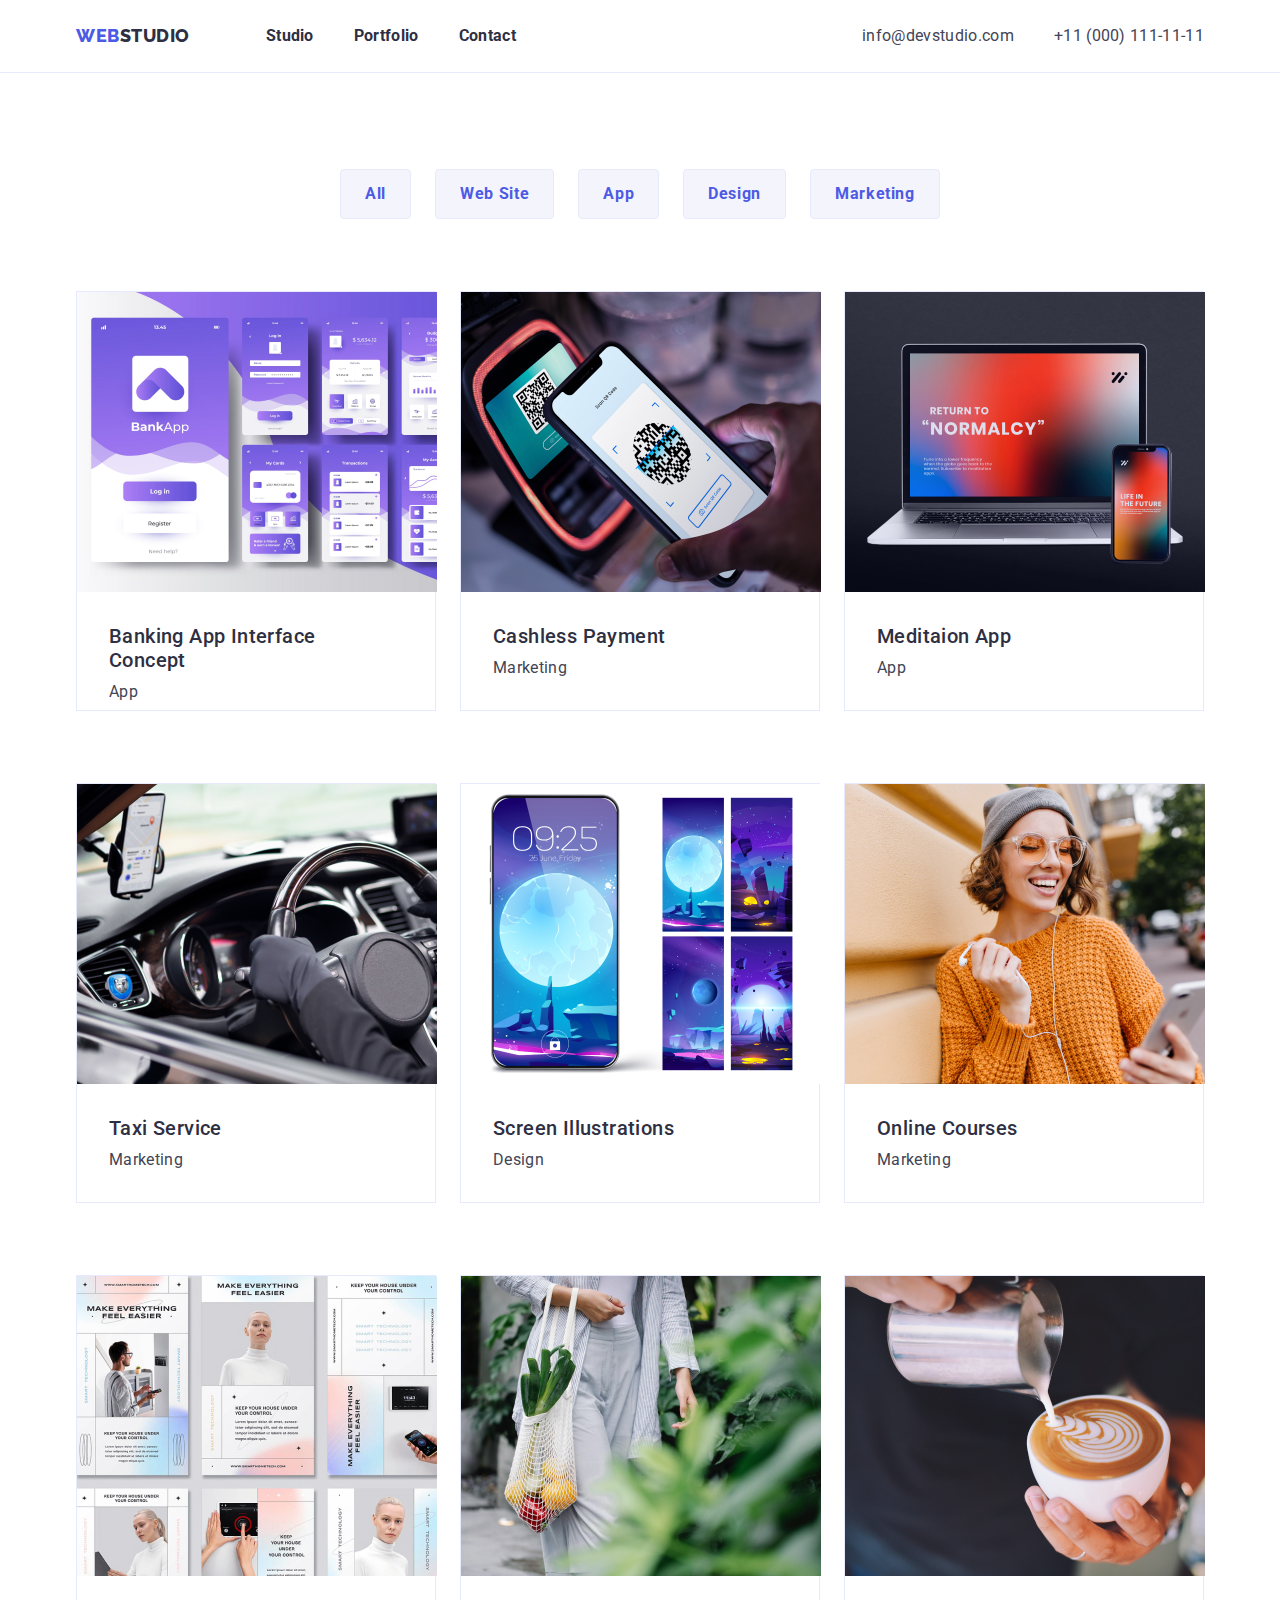
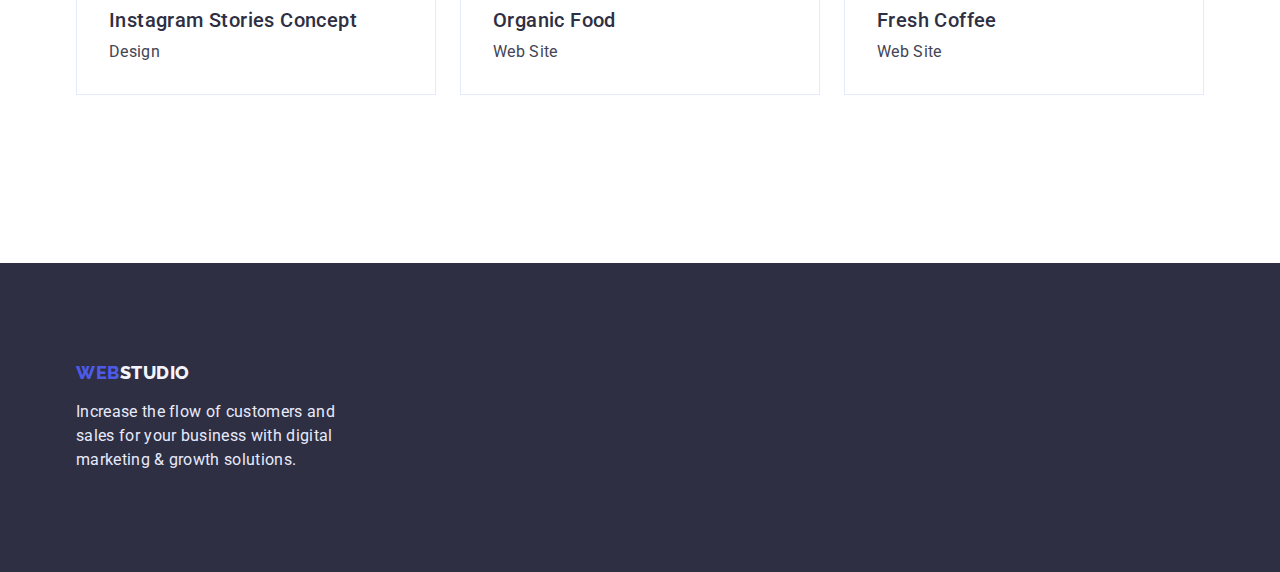
==== commit 4fd56f70: "updated" ====
--- a/portfolio.html
+++ b/portfolio.html
@@ -15,8 +15,7 @@
 </head>
 
 <body>
-    <header class="header-site">  
-        <div class="header-border">     
+    <header class="header-site-portfolio">            
         <div class="container">   
             <nav class="navigation">
                 <a href="/" class="header-logo link"> <span class="header-logo-item">WEB</span>STUDIO </a>
@@ -35,7 +34,6 @@
             <a href="mailto:info@devstudio.com" class="header-mail link">info@devstudio.com </a>
             <a href="tel:+110001111111" class="header-tel link">+11 (000) 111-11-11</a>
        </div>  
-     </div>
     </header>
 
     <main>
